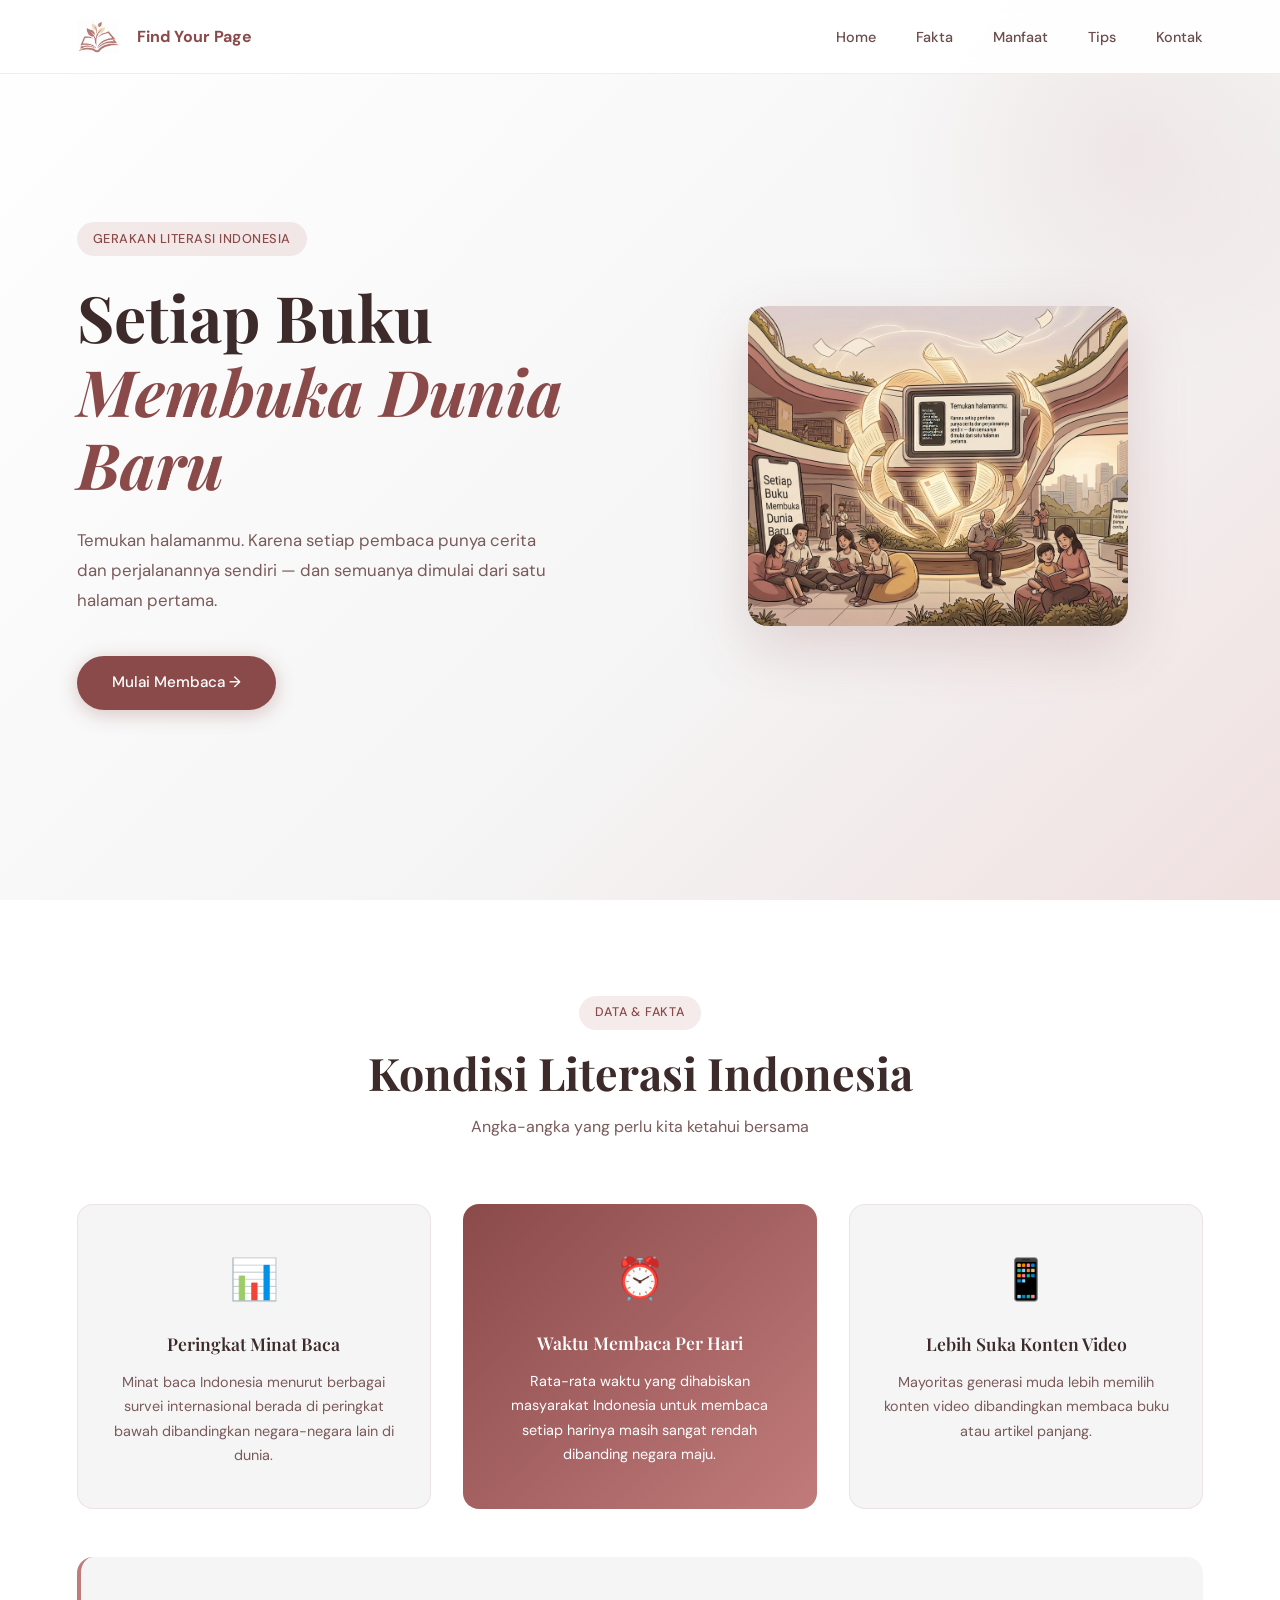
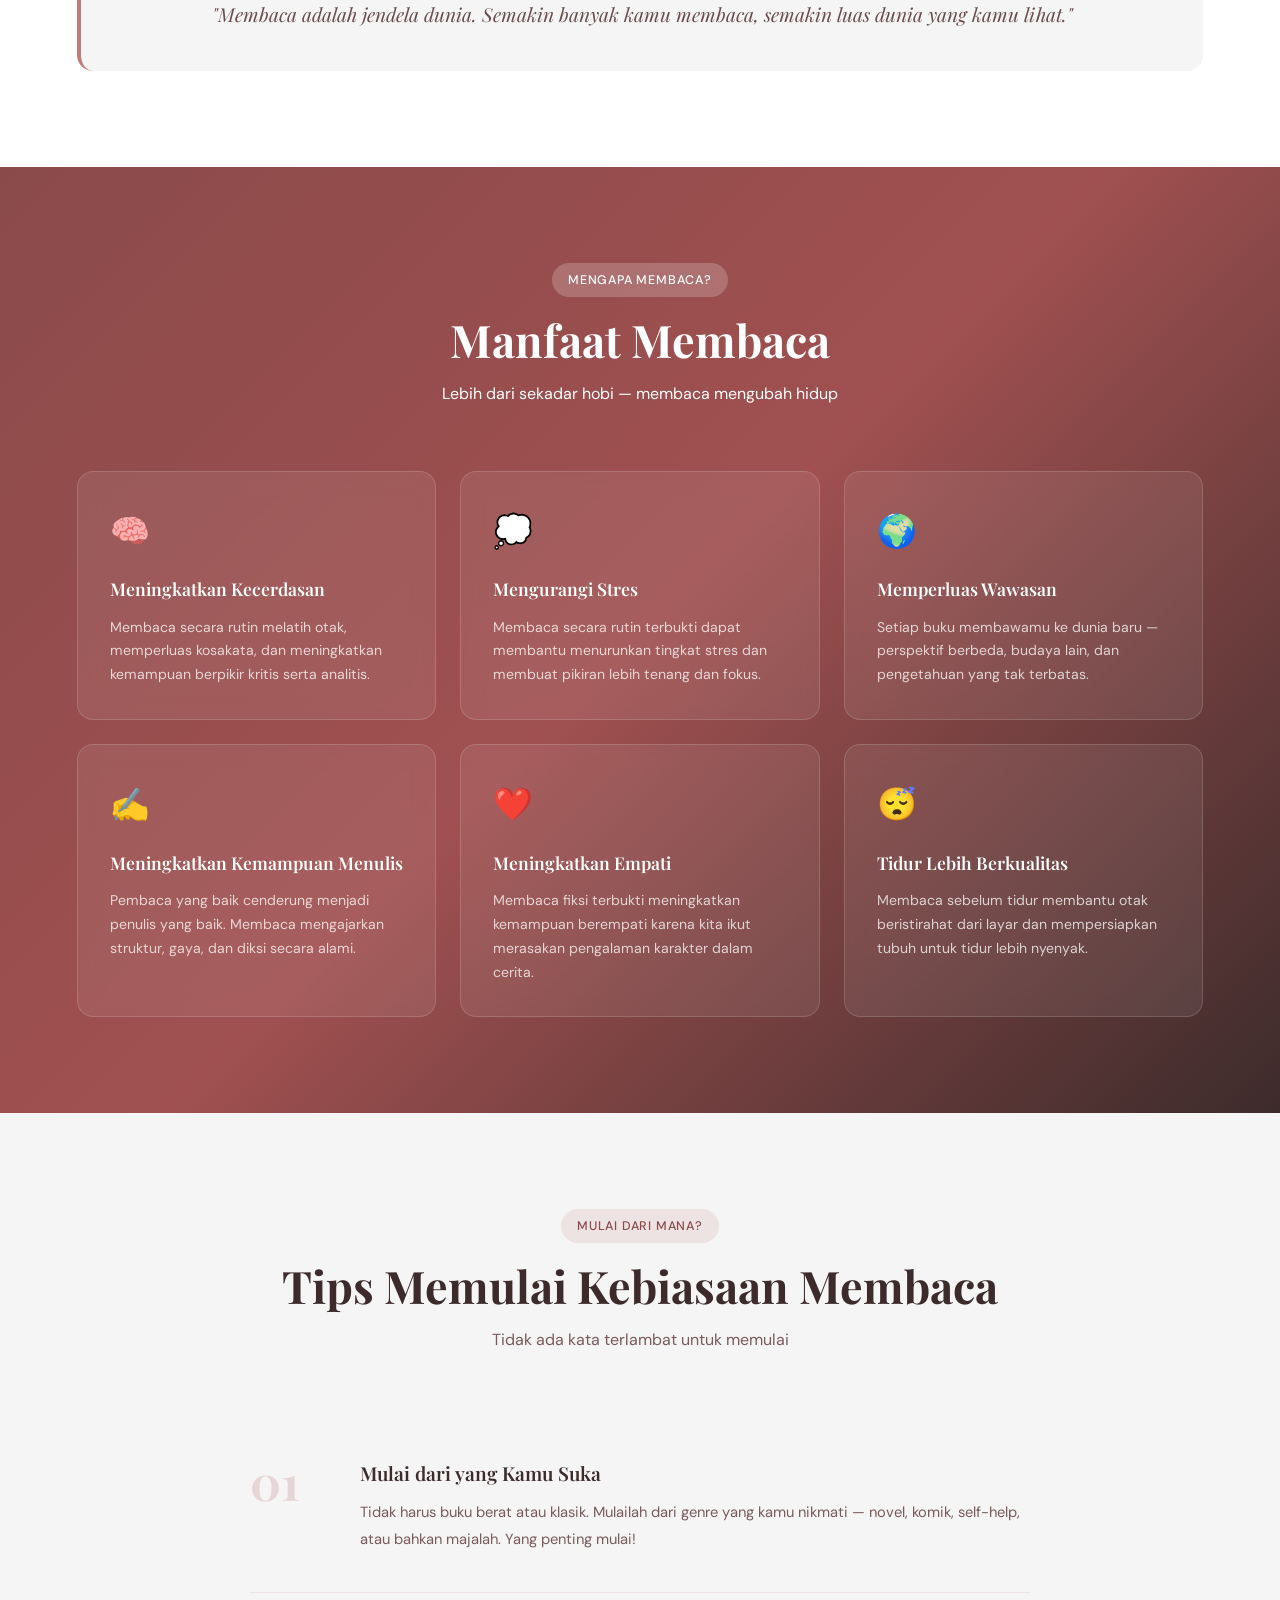
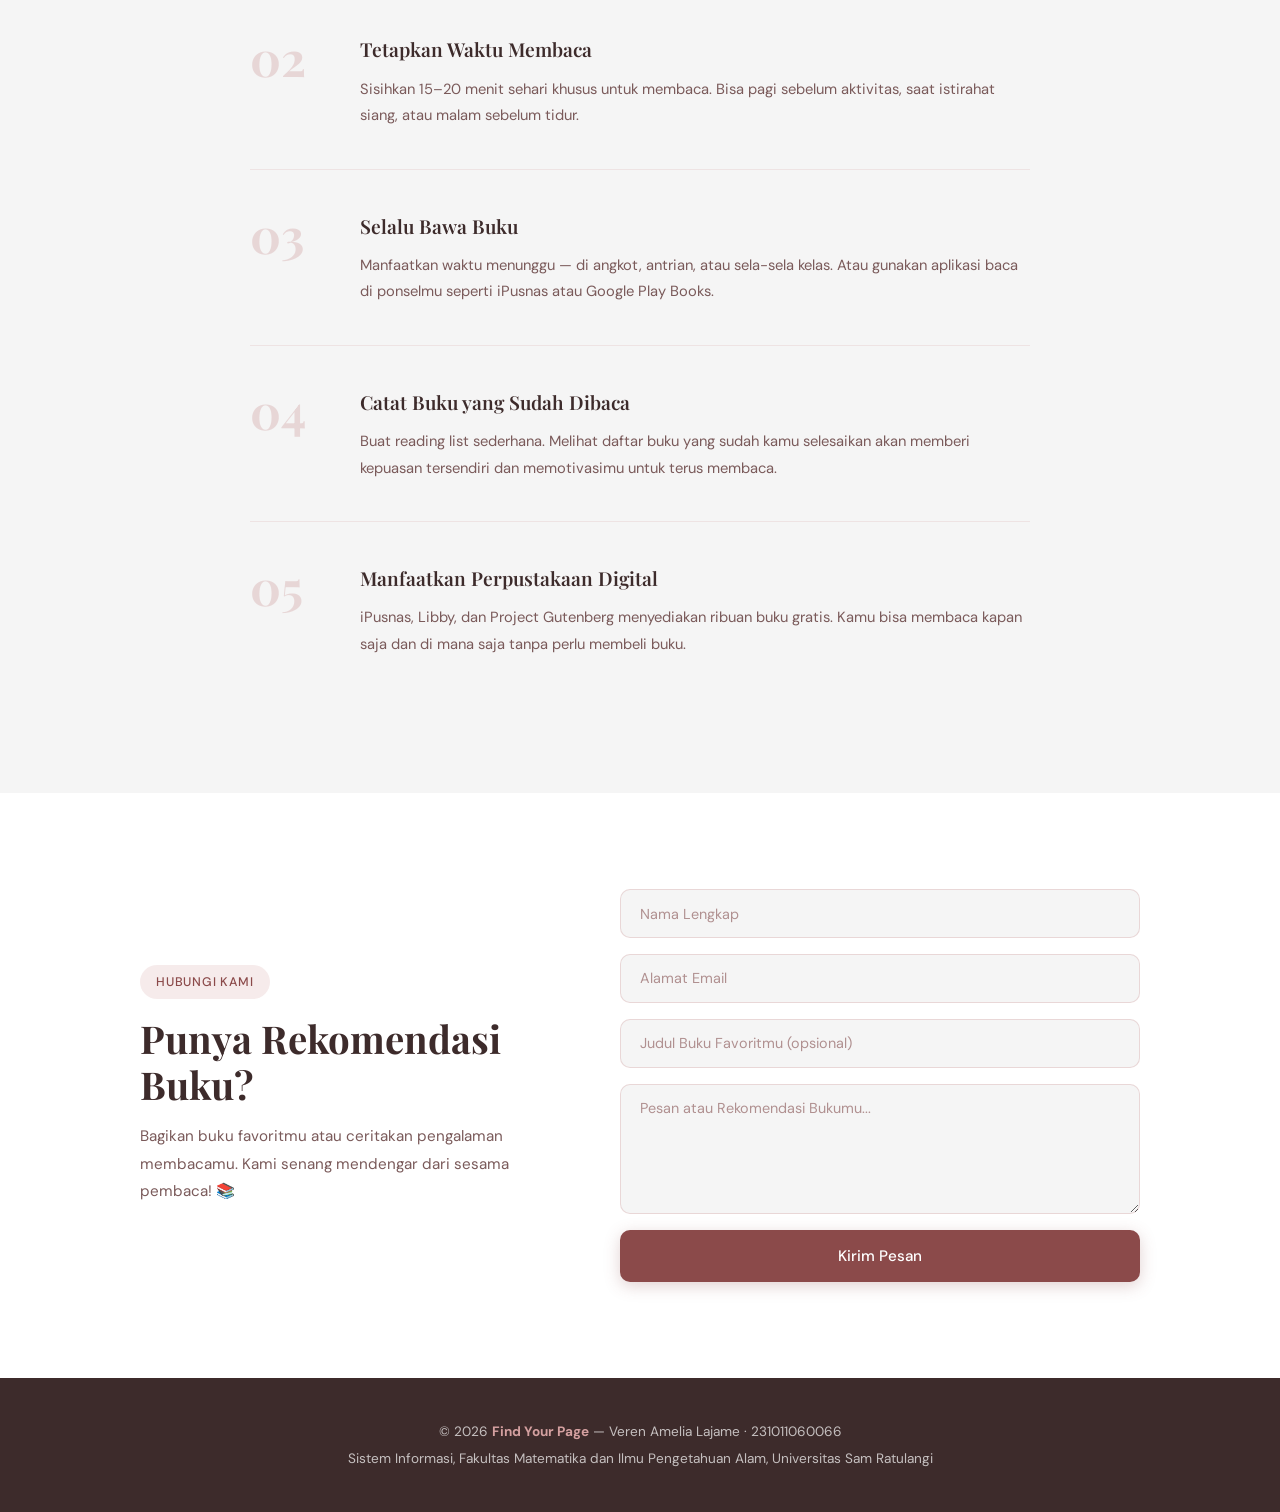
==== index.html @ 3263db67 "Add files via upload" ====
<!DOCTYPE html>
<html lang="id">
<head>
  <meta charset="UTF-8" />
  <meta name="viewport" content="width=device-width, initial-scale=1.0"/>
  <title>Find Your Page</title>
  <link rel="stylesheet" href="style.css" />
  <link href="https://fonts.googleapis.com/css2?family=Playfair+Display:ital,wght@0,400;0,700;1,400&family=DM+Sans:wght@300;400;500&display=swap" rel="stylesheet"/>
</head>
<body>

  <!-- NAVBAR -->
  <nav class="navbar">
  <div class="nav-logo">
    <img src="logo.png" alt="Find Your Page Logo" />
    Find Your Page
  </div>
  <ul class="nav-links" id="navLinks">
    <li><a href="#home" onclick="closeMenu()">Home</a></li>
    <li><a href="#fakta" onclick="closeMenu()">Fakta</a></li>
    <li><a href="#manfaat" onclick="closeMenu()">Manfaat</a></li>
    <li><a href="#tips" onclick="closeMenu()">Tips</a></li>
    <li><a href="#kontak" onclick="closeMenu()">Kontak</a></li>
  </ul>
  <button class="hamburger" id="hamburger" onclick="toggleMenu()">
    <span></span>
    <span></span>
    <span></span>
  </button>
</nav>

  <!-- HERO -->
  <section class="hero" id="home">
    <div class="hero-content">
      <span class="hero-tag">Gerakan Literasi Indonesia</span>
      <h1>Setiap Buku<br/><em>Membuka Dunia Baru</em></h1>
      <p>Temukan halamanmu. Karena setiap pembaca punya cerita dan perjalanannya sendiri — dan semuanya dimulai dari satu halaman pertama.</p>
      <a href="#fakta" class="btn-primary">Mulai Membaca →</a>
    </div>
    <div class="hero-visual">
      <img src="hero.png" alt="Membaca Buku" class="hero-img" />
    </div>
  </section>

  <!-- FAKTA -->
  <section class="fakta" id="fakta">
    <div class="section-header">
      <span class="section-tag">Data & Fakta</span>
      <h2>Kondisi Literasi Indonesia</h2>
      <p>Angka-angka yang perlu kita ketahui bersama</p>
    </div>
    <div class="fakta-grid">
      <div class="fakta-card">
        <div class="fakta-icon">📊</div>
        <h3>Peringkat Minat Baca</h3>
        <p>Minat baca Indonesia menurut berbagai survei internasional berada di peringkat bawah dibandingkan negara-negara lain di dunia.</p>
      </div>
      <div class="fakta-card highlight">
        <div class="fakta-icon">⏰</div>
        <h3>Waktu Membaca Per Hari</h3>
        <p>Rata-rata waktu yang dihabiskan masyarakat Indonesia untuk membaca setiap harinya masih sangat rendah dibanding negara maju.</p>
      </div>
      <div class="fakta-card">
        <div class="fakta-icon">📱</div>
        <h3>Lebih Suka Konten Video</h3>
        <p>Mayoritas generasi muda lebih memilih konten video dibandingkan membaca buku atau artikel panjang.</p>
      </div>
    </div>
    <div class="fakta-quote">
      <blockquote>"Membaca adalah jendela dunia. Semakin banyak kamu membaca, semakin luas dunia yang kamu lihat."</blockquote>
    </div>
  </section>

  <!-- MANFAAT -->
  <section class="manfaat" id="manfaat">
    <div class="section-header light">
      <span class="section-tag">Mengapa Membaca?</span>
      <h2>Manfaat Membaca</h2>
      <p>Lebih dari sekadar hobi — membaca mengubah hidup</p>
    </div>
    <div class="manfaat-grid">
      <div class="manfaat-card">
        <div class="manfaat-icon">🧠</div>
        <h3>Meningkatkan Kecerdasan</h3>
        <p>Membaca secara rutin melatih otak, memperluas kosakata, dan meningkatkan kemampuan berpikir kritis serta analitis.</p>
      </div>
      <div class="manfaat-card">
        <div class="manfaat-icon">💭</div>
        <h3>Mengurangi Stres</h3>
        <p>Membaca secara rutin terbukti dapat membantu menurunkan tingkat stres dan membuat pikiran lebih tenang dan fokus.</p>
      </div>
      <div class="manfaat-card">
        <div class="manfaat-icon">🌍</div>
        <h3>Memperluas Wawasan</h3>
        <p>Setiap buku membawamu ke dunia baru — perspektif berbeda, budaya lain, dan pengetahuan yang tak terbatas.</p>
      </div>
      <div class="manfaat-card">
        <div class="manfaat-icon">✍️</div>
        <h3>Meningkatkan Kemampuan Menulis</h3>
        <p>Pembaca yang baik cenderung menjadi penulis yang baik. Membaca mengajarkan struktur, gaya, dan diksi secara alami.</p>
      </div>
      <div class="manfaat-card">
        <div class="manfaat-icon">❤️</div>
        <h3>Meningkatkan Empati</h3>
        <p>Membaca fiksi terbukti meningkatkan kemampuan berempati karena kita ikut merasakan pengalaman karakter dalam cerita.</p>
      </div>
      <div class="manfaat-card">
        <div class="manfaat-icon">😴</div>
        <h3>Tidur Lebih Berkualitas</h3>
        <p>Membaca sebelum tidur membantu otak beristirahat dari layar dan mempersiapkan tubuh untuk tidur lebih nyenyak.</p>
      </div>
    </div>
  </section>

  <!-- TIPS -->
  <section class="tips" id="tips">
    <div class="section-header">
      <span class="section-tag">Mulai Dari Mana?</span>
      <h2>Tips Memulai Kebiasaan Membaca</h2>
      <p>Tidak ada kata terlambat untuk memulai</p>
    </div>
    <div class="tips-list">
      <div class="tips-item">
        <div class="tips-number">01</div>
        <div class="tips-content">
          <h3>Mulai dari yang Kamu Suka</h3>
          <p>Tidak harus buku berat atau klasik. Mulailah dari genre yang kamu nikmati — novel, komik, self-help, atau bahkan majalah. Yang penting mulai!</p>
        </div>
      </div>
      <div class="tips-item">
        <div class="tips-number">02</div>
        <div class="tips-content">
          <h3>Tetapkan Waktu Membaca</h3>
          <p>Sisihkan 15–20 menit sehari khusus untuk membaca. Bisa pagi sebelum aktivitas, saat istirahat siang, atau malam sebelum tidur.</p>
        </div>
      </div>
      <div class="tips-item">
        <div class="tips-number">03</div>
        <div class="tips-content">
          <h3>Selalu Bawa Buku</h3>
          <p>Manfaatkan waktu menunggu — di angkot, antrian, atau sela-sela kelas. Atau gunakan aplikasi baca di ponselmu seperti iPusnas atau Google Play Books.</p>
        </div>
      </div>
      <div class="tips-item">
        <div class="tips-number">04</div>
        <div class="tips-content">
          <h3>Catat Buku yang Sudah Dibaca</h3>
          <p>Buat reading list sederhana. Melihat daftar buku yang sudah kamu selesaikan akan memberi kepuasan tersendiri dan memotivasimu untuk terus membaca.</p>
        </div>
      </div>
      <div class="tips-item">
        <div class="tips-number">05</div>
        <div class="tips-content">
          <h3>Manfaatkan Perpustakaan Digital</h3>
          <p>iPusnas, Libby, dan Project Gutenberg menyediakan ribuan buku gratis. Kamu bisa membaca kapan saja dan di mana saja tanpa perlu membeli buku.</p>
        </div>
      </div>
    </div>
  </section>

  <!-- KONTAK -->
  <section class="kontak" id="kontak">
    <div class="kontak-inner">
      <div class="kontak-text">
        <span class="section-tag">Hubungi Kami</span>
        <h2>Punya Rekomendasi Buku?</h2>
        <p>Bagikan buku favoritmu atau ceritakan pengalaman membacamu. Kami senang mendengar dari sesama pembaca! 📚</p>
      </div>
      <form class="kontak-form">
        <input type="text" placeholder="Nama Lengkap" required />
        <input type="email" placeholder="Alamat Email" required />
        <input type="text" placeholder="Judul Buku Favoritmu (opsional)" />
        <textarea placeholder="Pesan atau Rekomendasi Bukumu..." rows="5" required></textarea>
        <button type="submit">Kirim Pesan</button>
      </form>
    </div>
  </section>

  <!-- FOOTER -->
  <footer class="footer">
    <p>© 2026 <strong>Find Your Page</strong> — Veren Amelia Lajame · 231011060066</p>
    <p>Sistem Informasi, Fakultas Matematika dan Ilmu Pengetahuan Alam, Universitas Sam Ratulangi</p>
  </footer>

<script>
  function toggleMenu() {
    const nav = document.getElementById('navLinks');
    nav.classList.toggle('open');
  }

  function closeMenu() {
    const nav = document.getElementById('navLinks');
    nav.classList.remove('open');
  }
</script>

</body>
</html>
---- style.css ----
/* ===========================
   FIND YOUR PAGE — style.css
   Theme: Dusty Rose & White
=========================== */

:root {
  --rose: #C17B7B;
  --rose-light: #D4A0A0;
  --rose-dark: #8B4A4A;
  --cream: #FFFFFF;
  --cream-dark: #F5F5F5;
  --brown: #3D2B2B;
  --brown-light: #6B4C4C;
  --white: #FFFFFF;
  --text: #2C1A1A;
  --text-light: #7A5A5A;
  --font-display: 'Playfair Display', serif;
  --font-body: 'DM Sans', sans-serif;
}

* {
  margin: 0;
  padding: 0;
  box-sizing: border-box;
}

html {
  scroll-behavior: smooth;
}

body {
  font-family: var(--font-body);
  background-color: var(--cream);
  color: var(--text);
  line-height: 1.7;
}

/* ===== NAVBAR ===== */
.navbar {
  position: fixed;
  top: 0;
  left: 0;
  right: 0;
  z-index: 100;
  display: flex;
  justify-content: space-between;
  align-items: center;
  padding: 1.2rem 6%;
  background: rgba(255, 255, 255, 0.92);
  backdrop-filter: blur(10px);
  border-bottom: 1px solid rgba(193, 123, 123, 0.15);
}

.nav-logo {
  display: flex;
  align-items: center;
  gap: 10px;
  font-family: var(--font-body);
  font-size: 1rem;
  font-weight: 700;
  color: var(--rose-dark);
}

.nav-logo img {
  height: 35px;
  width: auto;
  vertical-align: middle;
  margin-right: 8px;
}

.nav-links {
  list-style: none;
  display: flex;
  gap: 2.5rem;
}

.nav-links a {
  text-decoration: none;
  color: var(--brown-light);
  font-size: 0.9rem;
  font-weight: 500;
  transition: color 0.3s ease;
  position: relative;
}

.nav-links a::after {
  content: '';
  position: absolute;
  bottom: -3px;
  left: 0;
  width: 0;
  height: 2px;
  background: var(--rose);
  transition: width 0.3s ease;
}

.nav-links a:hover {
  color: var(--rose-dark);
}

.nav-links a:hover::after {
  width: 100%;
}

/* ===== HERO ===== */
.hero {
  min-height: 100vh;
  display: flex;
  align-items: center;
  padding: 6rem 6% 4rem;
  background: linear-gradient(135deg, #FFFFFF 0%, #F5F5F5 60%, #F0E0E0 100%);
  position: relative;
  overflow: hidden;
  gap: 4rem;
}

.hero::before {
  content: '';
  position: absolute;
  top: -100px;
  right: -100px;
  width: 500px;
  height: 500px;
  background: radial-gradient(circle, rgba(193,123,123,0.12) 0%, transparent 70%);
  border-radius: 50%;
}

.hero-content {
  flex: 1;
  max-width: 560px;
  animation: fadeUp 0.9s ease forwards;
}

.hero-tag {
  display: inline-block;
  background: rgba(193, 123, 123, 0.15);
  color: var(--rose-dark);
  padding: 0.4rem 1rem;
  border-radius: 20px;
  font-size: 0.8rem;
  font-weight: 500;
  letter-spacing: 0.5px;
  margin-bottom: 1.5rem;
  text-transform: uppercase;
}

.hero-content h1 {
  font-family: var(--font-display);
  font-size: clamp(2.5rem, 5vw, 4rem);
  font-weight: 700;
  line-height: 1.15;
  color: var(--brown);
  margin-bottom: 1.5rem;
}

.hero-content h1 em {
  font-style: italic;
  color: var(--rose-dark);
}

.hero-content p {
  font-size: 1.05rem;
  color: var(--text-light);
  margin-bottom: 2.5rem;
  max-width: 480px;
  line-height: 1.8;
}

.btn-primary {
  display: inline-block;
  background: var(--rose-dark);
  color: var(--white);
  padding: 0.9rem 2.2rem;
  border-radius: 50px;
  text-decoration: none;
  font-weight: 500;
  font-size: 0.95rem;
  transition: all 0.3s ease;
  box-shadow: 0 4px 20px rgba(139, 74, 74, 0.3);
}

.btn-primary:hover {
  background: var(--rose);
  transform: translateY(-2px);
  box-shadow: 0 8px 28px rgba(139, 74, 74, 0.35);
}

/* Book Stack Visual */
.hero-visual {
  flex: 1;
  display: flex;
  justify-content: center;
  align-items: center;
  position: relative;
  min-height: 360px;
}

.hero-img {
  width: 100%;
  max-width: 380px;
  height: 320px;
  object-fit: cover;
  border-radius: 20px;
  box-shadow: 0 20px 60px rgba(139, 74, 74, 0.2);
}

@keyframes fadeUp {
  from { opacity: 0; transform: translateY(30px); }
  to { opacity: 1; transform: translateY(0); }
}

/* ===== SECTION COMMON ===== */
.section-header {
  text-align: center;
  margin-bottom: 4rem;
}

.section-header.light h2,
.section-header.light p {
  color: var(--white);
}

.section-header.light .section-tag {
  background: rgba(255,255,255,0.2);
  color: var(--white);
}

.section-tag {
  display: inline-block;
  background: rgba(193, 123, 123, 0.15);
  color: var(--rose-dark);
  padding: 0.4rem 1rem;
  border-radius: 20px;
  font-size: 0.78rem;
  font-weight: 500;
  letter-spacing: 0.8px;
  text-transform: uppercase;
  margin-bottom: 1rem;
}

.section-header h2 {
  font-family: var(--font-display);
  font-size: clamp(1.8rem, 3.5vw, 2.8rem);
  font-weight: 700;
  color: var(--brown);
  margin-bottom: 0.8rem;
  line-height: 1.2;
}

.section-header p {
  color: var(--text-light);
  font-size: 1rem;
  max-width: 500px;
  margin: 0 auto;
}

/* ===== FAKTA ===== */
.fakta {
  padding: 6rem 6%;
  background: var(--cream);
}

.fakta-grid {
  display: grid;
  grid-template-columns: repeat(auto-fit, minmax(260px, 1fr));
  gap: 2rem;
  margin-bottom: 3rem;
}

.fakta-card {
  background: var(--cream-dark);
  border-radius: 16px;
  padding: 2.5rem 2rem;
  text-align: center;
  border: 1px solid rgba(193,123,123,0.15);
  transition: transform 0.3s ease, box-shadow 0.3s ease;
}

.fakta-card:hover {
  transform: translateY(-6px);
  box-shadow: 0 16px 40px rgba(193,123,123,0.15);
}

.fakta-card.highlight {
  background: linear-gradient(135deg, var(--rose-dark), var(--rose));
  border: none;
}

.fakta-card.highlight .fakta-icon,
.fakta-card.highlight h3,
.fakta-card.highlight p {
  color: var(--white);
}

.fakta-icon {
  font-size: 2.5rem;
  margin-bottom: 1rem;
}

.fakta-card h3 {
  font-family: var(--font-display);
  font-size: 1.1rem;
  color: var(--brown);
  margin-bottom: 0.7rem;
  font-weight: 600;
}

.fakta-card p {
  font-size: 0.9rem;
  color: var(--text-light);
  line-height: 1.7;
}

.fakta-quote {
  text-align: center;
  padding: 2.5rem;
  background: var(--cream-dark);
  border-radius: 16px;
  border-left: 4px solid var(--rose);
}

.fakta-quote blockquote {
  font-family: var(--font-display);
  font-size: 1.2rem;
  font-style: italic;
  color: var(--brown-light);
  line-height: 1.8;
}

/* ===== MANFAAT ===== */
.manfaat {
  padding: 6rem 6%;
  background: linear-gradient(135deg, var(--rose-dark) 0%, #A05050 50%, var(--brown) 100%);
}

.manfaat-grid {
  display: grid;
  grid-template-columns: repeat(auto-fit, minmax(280px, 1fr));
  gap: 1.5rem;
}

.manfaat-card {
  background: rgba(255,255,255,0.08);
  backdrop-filter: blur(10px);
  border: 1px solid rgba(255,255,255,0.15);
  border-radius: 16px;
  padding: 2rem;
  transition: transform 0.3s ease, background 0.3s ease;
}

.manfaat-card:hover {
  transform: translateY(-5px);
  background: rgba(255,255,255,0.14);
}

.manfaat-icon {
  font-size: 2rem;
  margin-bottom: 1rem;
}

.manfaat-card h3 {
  font-family: var(--font-display);
  font-size: 1.1rem;
  color: var(--white);
  margin-bottom: 0.7rem;
  font-weight: 600;
}

.manfaat-card p {
  font-size: 0.88rem;
  color: rgba(255,255,255,0.75);
  line-height: 1.7;
}

/* ===== TIPS ===== */
.tips {
  padding: 6rem 6%;
  background: var(--cream-dark);
}

.tips-list {
  max-width: 780px;
  margin: 0 auto;
  display: flex;
  flex-direction: column;
}

.tips-item {
  display: flex;
  gap: 2.5rem;
  align-items: flex-start;
  padding: 2.5rem 0;
  border-bottom: 1px solid rgba(193,123,123,0.15);
  transition: transform 0.3s ease;
}

.tips-item:last-child {
  border-bottom: none;
}

.tips-item:hover {
  transform: translateX(8px);
}

.tips-number {
  font-family: var(--font-display);
  font-size: 3rem;
  font-weight: 700;
  color: rgba(193,123,123,0.25);
  line-height: 1;
  min-width: 70px;
  flex-shrink: 0;
}

.tips-content h3 {
  font-family: var(--font-display);
  font-size: 1.2rem;
  color: var(--brown);
  margin-bottom: 0.6rem;
  font-weight: 600;
}

.tips-content p {
  font-size: 0.92rem;
  color: var(--text-light);
  line-height: 1.8;
}

/* ===== KONTAK ===== */
.kontak {
  padding: 6rem 6%;
  background: var(--cream);
}

.kontak-inner {
  max-width: 1000px;
  margin: 0 auto;
  display: grid;
  grid-template-columns: 1fr 1.3fr;
  gap: 5rem;
  align-items: center;
}

.kontak-text h2 {
  font-family: var(--font-display);
  font-size: clamp(1.8rem, 3vw, 2.5rem);
  color: var(--brown);
  margin-bottom: 1rem;
  line-height: 1.2;
}

.kontak-text p {
  color: var(--text-light);
  font-size: 0.95rem;
  line-height: 1.8;
}

.kontak-form {
  display: flex;
  flex-direction: column;
  gap: 1rem;
}

.kontak-form input,
.kontak-form textarea {
  width: 100%;
  padding: 0.9rem 1.2rem;
  border: 1.5px solid rgba(193,123,123,0.25);
  border-radius: 10px;
  background: var(--cream-dark);
  font-family: var(--font-body);
  font-size: 0.9rem;
  color: var(--text);
  outline: none;
  transition: border-color 0.3s ease, box-shadow 0.3s ease;
}

.kontak-form input::placeholder,
.kontak-form textarea::placeholder {
  color: #B09090;
}

.kontak-form input:focus,
.kontak-form textarea:focus {
  border-color: var(--rose);
  box-shadow: 0 0 0 3px rgba(193,123,123,0.12);
}

.kontak-form textarea {
  resize: vertical;
  min-height: 130px;
}

.kontak-form button {
  background: var(--rose-dark);
  color: var(--white);
  border: none;
  padding: 1rem 2rem;
  border-radius: 10px;
  font-family: var(--font-body);
  font-size: 0.95rem;
  font-weight: 500;
  cursor: pointer;
  transition: all 0.3s ease;
  box-shadow: 0 4px 16px rgba(139,74,74,0.25);
}

.kontak-form button:hover {
  background: var(--rose);
  transform: translateY(-2px);
  box-shadow: 0 8px 24px rgba(139,74,74,0.3);
}

/* ===== FOOTER ===== */
.footer {
  background: var(--brown);
  color: rgba(255,255,255,0.7);
  text-align: center;
  padding: 2.5rem 6%;
  font-size: 0.85rem;
  line-height: 2;
}

.footer strong {
  color: var(--rose-light);
}

/* ===== HAMBURGER ===== */
.hamburger {
  display: none;
  flex-direction: column;
  justify-content: center;
  align-items: center;
  gap: 5px;
  background: none;
  border: none;
  cursor: pointer;
  padding: 5px;
}

.hamburger span {
  display: block;
  width: 24px;
  height: 2px;
  background: var(--rose-dark);
  border-radius: 2px;
  transition: all 0.3s ease;
}

/* ===== RESPONSIVE ===== */
@media (max-width: 768px) {
  .navbar {
    padding: 1rem 5%;
  }

  .nav-links {
    gap: 1.2rem;
  }

  .nav-links a {
    font-size: 0.8rem;
  }

  .hero {
    flex-direction: column;
    padding: 7rem 5% 4rem;
    text-align: center;
  }

  .hero-content p {
    margin: 0 auto 2rem;
  }

  .hero-visual {
    min-height: 250px;
  }

  .kontak-inner {
    grid-template-columns: 1fr;
    gap: 3rem;
  }

  .tips-item {
    gap: 1.5rem;
  }

  .tips-number {
    font-size: 2rem;
    min-width: 50px;
  }
}

@media (max-width: 480px) {
  .hamburger {
    display: flex;
  }

  .nav-links {
    display: none;
    flex-direction: column;
    position: fixed;
    top: 65px;
    left: 0;
    right: 0;
    background: rgba(255, 255, 255, 0.98);
    padding: 1.5rem 6%;
    gap: 1.2rem;
    border-bottom: 1px solid rgba(193, 123, 123, 0.15);
    z-index: 99;
  }

  .nav-links.open {
    display: flex;
  }

  .fakta-grid {
    grid-template-columns: 1fr;
  }

  .manfaat-grid {
    grid-template-columns: 1fr;
  }
}
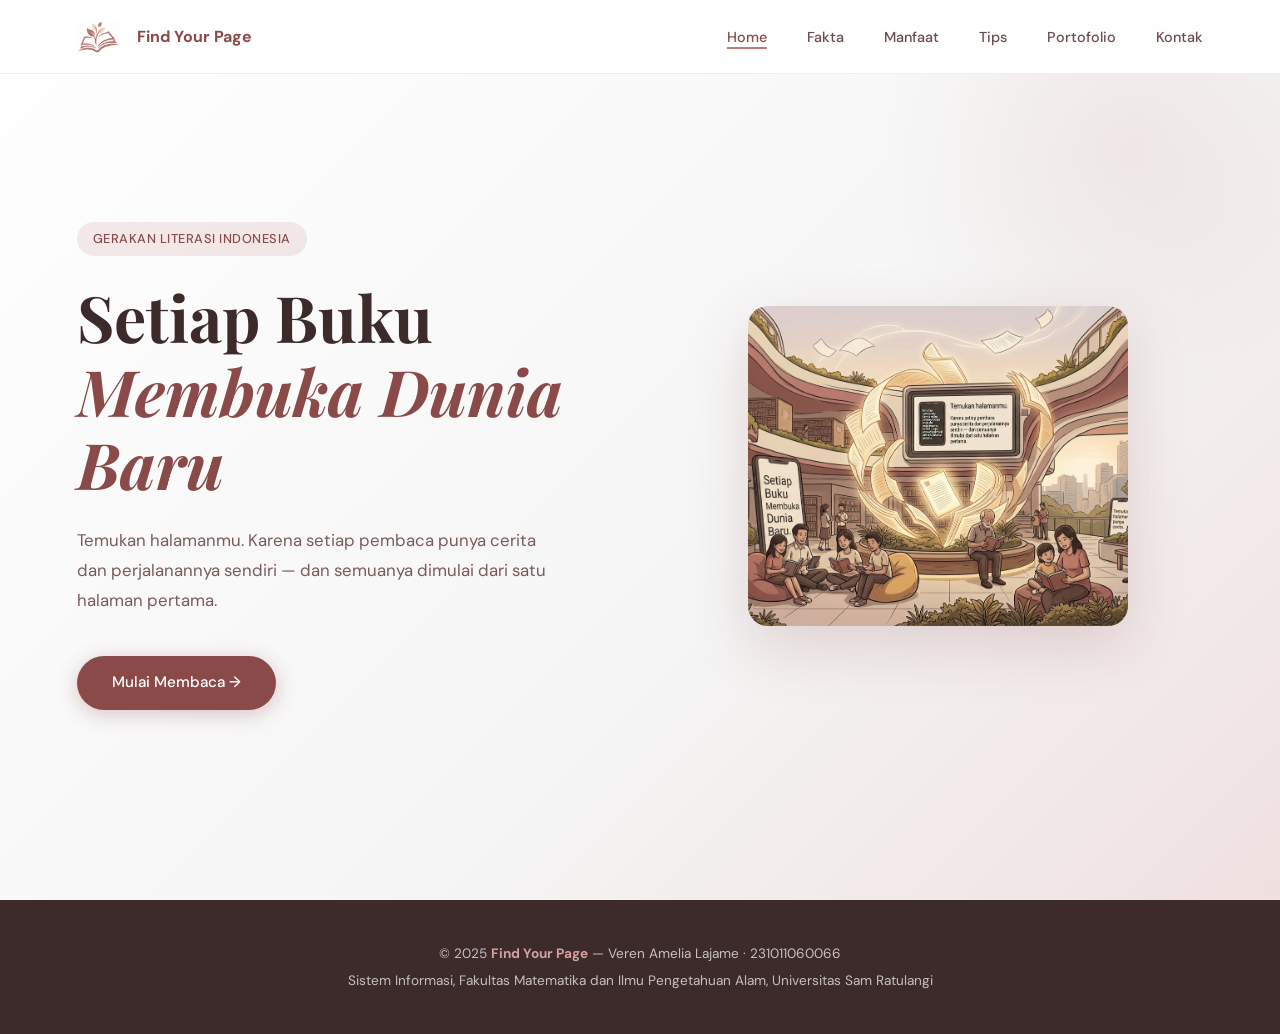
==== commit d9fc9fe6: "Add files via upload" ====
--- a/index.html
+++ b/index.html
@@ -11,188 +11,35 @@
 
   <!-- NAVBAR -->
   <nav class="navbar">
-  <div class="nav-logo">
-    <img src="logo.png" alt="Find Your Page Logo" />
-    Find Your Page
-  </div>
-  <ul class="nav-links" id="navLinks">
-    <li><a href="#home" onclick="closeMenu()">Home</a></li>
-    <li><a href="#fakta" onclick="closeMenu()">Fakta</a></li>
-    <li><a href="#manfaat" onclick="closeMenu()">Manfaat</a></li>
-    <li><a href="#tips" onclick="closeMenu()">Tips</a></li>
-    <li><a href="#kontak" onclick="closeMenu()">Kontak</a></li>
-  </ul>
-  <button class="hamburger" id="hamburger" onclick="toggleMenu()">
-    <span></span>
-    <span></span>
-    <span></span>
-  </button>
-</nav>
+    <div class="nav-logo">
+      <img src="logo.png" alt="Find Your Page Logo" />
+      Find Your Page
+    </div>
+    <ul class="nav-links" id="navLinks">
+      <li><a href="index.html?p=home" onclick="closeMenu()">Home</a></li>
+      <li><a href="index.html?p=fakta" onclick="closeMenu()">Fakta</a></li>
+      <li><a href="index.html?p=manfaat" onclick="closeMenu()">Manfaat</a></li>
+      <li><a href="index.html?p=tips" onclick="closeMenu()">Tips</a></li>
+      <li><a href="index.html?p=portofolio" onclick="closeMenu()">Portofolio</a></li>
+      <li><a href="index.html?p=kontak" onclick="closeMenu()">Kontak</a></li>
+    </ul>
+    <button class="hamburger" id="hamburger" onclick="toggleMenu()">
+      <span></span>
+      <span></span>
+      <span></span>
+    </button>
+  </nav>
 
-  <!-- HERO -->
-  <section class="hero" id="home">
-    <div class="hero-content">
-      <span class="hero-tag">Gerakan Literasi Indonesia</span>
-      <h1>Setiap Buku<br/><em>Membuka Dunia Baru</em></h1>
-      <p>Temukan halamanmu. Karena setiap pembaca punya cerita dan perjalanannya sendiri — dan semuanya dimulai dari satu halaman pertama.</p>
-      <a href="#fakta" class="btn-primary">Mulai Membaca →</a>
-    </div>
-    <div class="hero-visual">
-      <img src="hero.png" alt="Membaca Buku" class="hero-img" />
-    </div>
-  </section>
-
-  <!-- FAKTA -->
-  <section class="fakta" id="fakta">
-    <div class="section-header">
-      <span class="section-tag">Data & Fakta</span>
-      <h2>Kondisi Literasi Indonesia</h2>
-      <p>Angka-angka yang perlu kita ketahui bersama</p>
-    </div>
-    <div class="fakta-grid">
-      <div class="fakta-card">
-        <div class="fakta-icon">📊</div>
-        <h3>Peringkat Minat Baca</h3>
-        <p>Minat baca Indonesia menurut berbagai survei internasional berada di peringkat bawah dibandingkan negara-negara lain di dunia.</p>
-      </div>
-      <div class="fakta-card highlight">
-        <div class="fakta-icon">⏰</div>
-        <h3>Waktu Membaca Per Hari</h3>
-        <p>Rata-rata waktu yang dihabiskan masyarakat Indonesia untuk membaca setiap harinya masih sangat rendah dibanding negara maju.</p>
-      </div>
-      <div class="fakta-card">
-        <div class="fakta-icon">📱</div>
-        <h3>Lebih Suka Konten Video</h3>
-        <p>Mayoritas generasi muda lebih memilih konten video dibandingkan membaca buku atau artikel panjang.</p>
-      </div>
-    </div>
-    <div class="fakta-quote">
-      <blockquote>"Membaca adalah jendela dunia. Semakin banyak kamu membaca, semakin luas dunia yang kamu lihat."</blockquote>
-    </div>
-  </section>
-
-  <!-- MANFAAT -->
-  <section class="manfaat" id="manfaat">
-    <div class="section-header light">
-      <span class="section-tag">Mengapa Membaca?</span>
-      <h2>Manfaat Membaca</h2>
-      <p>Lebih dari sekadar hobi — membaca mengubah hidup</p>
-    </div>
-    <div class="manfaat-grid">
-      <div class="manfaat-card">
-        <div class="manfaat-icon">🧠</div>
-        <h3>Meningkatkan Kecerdasan</h3>
-        <p>Membaca secara rutin melatih otak, memperluas kosakata, dan meningkatkan kemampuan berpikir kritis serta analitis.</p>
-      </div>
-      <div class="manfaat-card">
-        <div class="manfaat-icon">💭</div>
-        <h3>Mengurangi Stres</h3>
-        <p>Membaca secara rutin terbukti dapat membantu menurunkan tingkat stres dan membuat pikiran lebih tenang dan fokus.</p>
-      </div>
-      <div class="manfaat-card">
-        <div class="manfaat-icon">🌍</div>
-        <h3>Memperluas Wawasan</h3>
-        <p>Setiap buku membawamu ke dunia baru — perspektif berbeda, budaya lain, dan pengetahuan yang tak terbatas.</p>
-      </div>
-      <div class="manfaat-card">
-        <div class="manfaat-icon">✍️</div>
-        <h3>Meningkatkan Kemampuan Menulis</h3>
-        <p>Pembaca yang baik cenderung menjadi penulis yang baik. Membaca mengajarkan struktur, gaya, dan diksi secara alami.</p>
-      </div>
-      <div class="manfaat-card">
-        <div class="manfaat-icon">❤️</div>
-        <h3>Meningkatkan Empati</h3>
-        <p>Membaca fiksi terbukti meningkatkan kemampuan berempati karena kita ikut merasakan pengalaman karakter dalam cerita.</p>
-      </div>
-      <div class="manfaat-card">
-        <div class="manfaat-icon">😴</div>
-        <h3>Tidur Lebih Berkualitas</h3>
-        <p>Membaca sebelum tidur membantu otak beristirahat dari layar dan mempersiapkan tubuh untuk tidur lebih nyenyak.</p>
-      </div>
-    </div>
-  </section>
-
-  <!-- TIPS -->
-  <section class="tips" id="tips">
-    <div class="section-header">
-      <span class="section-tag">Mulai Dari Mana?</span>
-      <h2>Tips Memulai Kebiasaan Membaca</h2>
-      <p>Tidak ada kata terlambat untuk memulai</p>
-    </div>
-    <div class="tips-list">
-      <div class="tips-item">
-        <div class="tips-number">01</div>
-        <div class="tips-content">
-          <h3>Mulai dari yang Kamu Suka</h3>
-          <p>Tidak harus buku berat atau klasik. Mulailah dari genre yang kamu nikmati — novel, komik, self-help, atau bahkan majalah. Yang penting mulai!</p>
-        </div>
-      </div>
-      <div class="tips-item">
-        <div class="tips-number">02</div>
-        <div class="tips-content">
-          <h3>Tetapkan Waktu Membaca</h3>
-          <p>Sisihkan 15–20 menit sehari khusus untuk membaca. Bisa pagi sebelum aktivitas, saat istirahat siang, atau malam sebelum tidur.</p>
-        </div>
-      </div>
-      <div class="tips-item">
-        <div class="tips-number">03</div>
-        <div class="tips-content">
-          <h3>Selalu Bawa Buku</h3>
-          <p>Manfaatkan waktu menunggu — di angkot, antrian, atau sela-sela kelas. Atau gunakan aplikasi baca di ponselmu seperti iPusnas atau Google Play Books.</p>
-        </div>
-      </div>
-      <div class="tips-item">
-        <div class="tips-number">04</div>
-        <div class="tips-content">
-          <h3>Catat Buku yang Sudah Dibaca</h3>
-          <p>Buat reading list sederhana. Melihat daftar buku yang sudah kamu selesaikan akan memberi kepuasan tersendiri dan memotivasimu untuk terus membaca.</p>
-        </div>
-      </div>
-      <div class="tips-item">
-        <div class="tips-number">05</div>
-        <div class="tips-content">
-          <h3>Manfaatkan Perpustakaan Digital</h3>
-          <p>iPusnas, Libby, dan Project Gutenberg menyediakan ribuan buku gratis. Kamu bisa membaca kapan saja dan di mana saja tanpa perlu membeli buku.</p>
-        </div>
-      </div>
-    </div>
-  </section>
-
-  <!-- KONTAK -->
-  <section class="kontak" id="kontak">
-    <div class="kontak-inner">
-      <div class="kontak-text">
-        <span class="section-tag">Hubungi Kami</span>
-        <h2>Punya Rekomendasi Buku?</h2>
-        <p>Bagikan buku favoritmu atau ceritakan pengalaman membacamu. Kami senang mendengar dari sesama pembaca! 📚</p>
-      </div>
-      <form class="kontak-form">
-        <input type="text" placeholder="Nama Lengkap" required />
-        <input type="email" placeholder="Alamat Email" required />
-        <input type="text" placeholder="Judul Buku Favoritmu (opsional)" />
-        <textarea placeholder="Pesan atau Rekomendasi Bukumu..." rows="5" required></textarea>
-        <button type="submit">Kirim Pesan</button>
-      </form>
-    </div>
-  </section>
+  <!-- KONTEN DIMUAT DI SINI -->
+  <main id="content"></main>
 
   <!-- FOOTER -->
   <footer class="footer">
-    <p>© 2026 <strong>Find Your Page</strong> — Veren Amelia Lajame · 231011060066</p>
+    <p>© 2025 <strong>Find Your Page</strong> — Veren Amelia Lajame · 231011060066</p>
     <p>Sistem Informasi, Fakultas Matematika dan Ilmu Pengetahuan Alam, Universitas Sam Ratulangi</p>
   </footer>
 
-<script>
-  function toggleMenu() {
-    const nav = document.getElementById('navLinks');
-    nav.classList.toggle('open');
-  }
-
-  function closeMenu() {
-    const nav = document.getElementById('navLinks');
-    nav.classList.remove('open');
-  }
-</script>
+  <script src="script.js"></script>
 
 </body>
 </html>
--- a/style.css
+++ b/style.css
@@ -547,6 +547,212 @@
   transition: all 0.3s ease;
 }
 
+/* ===== PORTOFOLIO ===== */
+.portofolio {
+  padding: 8rem 6% 6rem;
+  background: #FDF6F0;
+}
+
+.porto-subtitle {
+  font-family: var(--font-display);
+  font-size: 1.4rem;
+  color: var(--brown);
+  margin-bottom: 2rem;
+  padding-bottom: 0.8rem;
+  border-bottom: 2px solid rgba(193,123,123,0.25);
+}
+
+.porto-kategori {
+  margin-bottom: 6rem;
+}
+
+.porto-grid {
+  display: grid;
+  grid-template-columns: repeat(auto-fit, minmax(220px, 1fr));
+  gap: 2rem;
+}
+
+.porto-card {
+  background: #FFFAF7;
+  border-radius: 12px;
+  padding: 1.8rem 1.5rem;
+  border: 1px solid rgba(193,123,123,0.2);
+  box-shadow: 4px 4px 0px rgba(193,123,123,0.15);
+  transition: transform 0.3s ease, box-shadow 0.3s ease;
+  text-align: center;
+  position: relative;
+}
+
+.porto-card::before {
+  content: '';
+  position: absolute;
+  top: 0;
+  left: 0;
+  right: 0;
+  height: 4px;
+  background: linear-gradient(90deg, var(--rose-dark), var(--rose-light));
+  border-radius: 12px 12px 0 0;
+}
+
+.porto-card:hover {
+  transform: translateY(-8px) rotate(-0.5deg);
+  box-shadow: 6px 12px 0px rgba(193,123,123,0.2);
+}
+
+.porto-badge {
+  display: inline-block;
+  background: #F5E6DC;
+  color: var(--rose-dark);
+  padding: 0.3rem 0.9rem;
+  border-radius: 4px;
+  font-size: 0.72rem;
+  font-weight: 600;
+  text-transform: uppercase;
+  letter-spacing: 1px;
+  margin-bottom: 1.2rem;
+}
+
+.porto-cover {
+  margin-bottom: 1.2rem;
+  display: flex;
+  justify-content: center;
+}
+
+.porto-cover img {
+  width: 110px;
+  height: 155px;
+  object-fit: cover;
+  border-radius: 4px;
+  box-shadow: 4px 6px 16px rgba(100,60,30,0.25);
+  transition: transform 0.3s ease;
+}
+
+.porto-card:hover .porto-cover img {
+  transform: scale(1.05) rotate(1deg);
+}
+
+.porto-card h4 {
+  font-family: var(--font-display);
+  font-size: 1rem;
+  color: var(--brown);
+  margin-bottom: 0.3rem;
+  font-weight: 700;
+}
+
+.porto-author {
+  font-size: 0.82rem;
+  color: var(--rose-dark);
+  font-weight: 500;
+  margin-bottom: 0.7rem;
+  font-style: italic;
+}
+
+.porto-desc {
+  font-size: 0.84rem;
+  color: var(--text-light);
+  line-height: 1.7;
+}
+
+/* REVIEW */
+.porto-review {
+  background: #FDF6F0;
+}
+
+.review-grid {
+  display: grid;
+  grid-template-columns: repeat(auto-fit, minmax(300px, 1fr));
+  gap: 1.8rem;
+}
+
+.review-card {
+  background: #FFFAF7;
+  border-radius: 12px;
+  padding: 2rem;
+  border: 1px solid rgba(193,123,123,0.2);
+  box-shadow: 4px 4px 0px rgba(193,123,123,0.12);
+  transition: transform 0.3s ease, box-shadow 0.3s ease;
+  position: relative;
+}
+
+.review-card::before {
+  content: '"';
+  position: absolute;
+  top: -10px;
+  left: 20px;
+  font-family: var(--font-display);
+  font-size: 5rem;
+  color: rgba(193,123,123,0.15);
+  line-height: 1;
+}
+
+.review-card:hover {
+  transform: translateY(-6px);
+  box-shadow: 6px 10px 0px rgba(193,123,123,0.18);
+}
+
+.review-top {
+  display: flex;
+  gap: 1.2rem;
+  align-items: center;
+  margin-bottom: 1rem;
+}
+
+.review-cover {
+  flex-shrink: 0;
+}
+
+.review-cover img {
+  width: 60px;
+  height: 80px;
+  object-fit: cover;
+  border-radius: 4px;
+  box-shadow: 3px 4px 10px rgba(100,60,30,0.2);
+}
+
+.review-meta h4 {
+  font-family: var(--font-display);
+  font-size: 1rem;
+  color: var(--brown);
+  font-weight: 700;
+  margin-bottom: 0.2rem;
+}
+
+.review-stars {
+  color: #D4833A;
+  font-size: 0.9rem;
+  margin-top: 0.3rem;
+  letter-spacing: 2px;
+}
+
+.review-genre {
+  display: inline-block;
+  background: #F5E6DC;
+  color: var(--rose-dark);
+  padding: 0.25rem 0.8rem;
+  border-radius: 4px;
+  font-size: 0.72rem;
+  font-weight: 600;
+  text-transform: uppercase;
+  letter-spacing: 0.8px;
+  margin-bottom: 0.8rem;
+}
+
+.review-text {
+  font-size: 0.9rem;
+  color: var(--text-light);
+  line-height: 1.9;
+  font-style: italic;
+}
+
+/* ===== ACTIVE MENU ===== */
+.nav-links a.active {
+  color: var(--rose-dark);
+}
+
+.nav-links a.active::after {
+  width: 100%;
+}
+
 /* ===== RESPONSIVE ===== */
 @media (max-width: 768px) {
   .navbar {
@@ -620,4 +826,12 @@
   .manfaat-grid {
     grid-template-columns: 1fr;
   }
+
+  .porto-grid {
+    grid-template-columns: 1fr;
+  }
+
+  .review-grid {
+    grid-template-columns: 1fr;
+  }
 }
